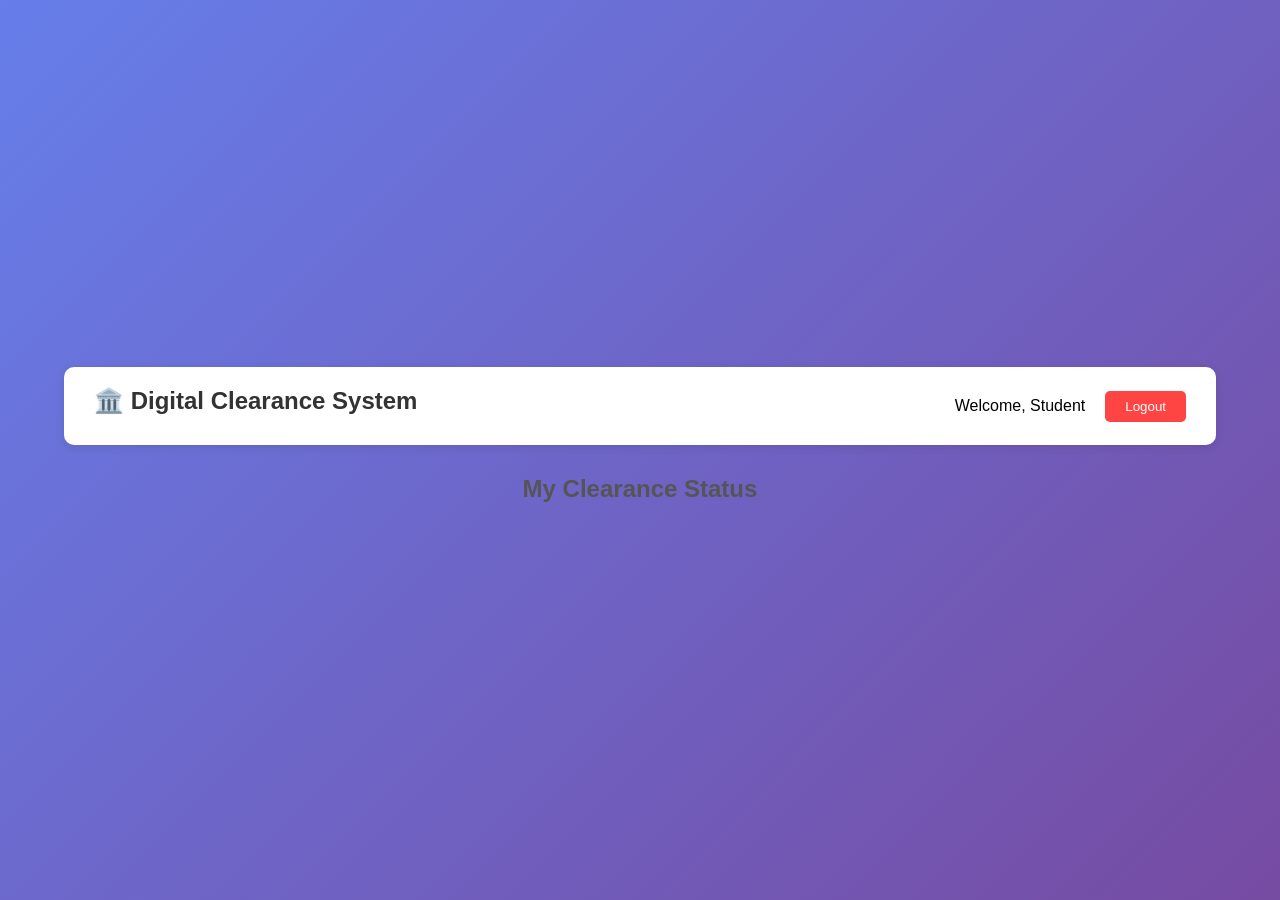
==== dashboard.html @ fa90a882 "Initial commit - Digital Clearance System" ====
<!DOCTYPE html>
<html lang="en">
<head>
    <meta charset="UTF-8">
    <meta name="viewport" content="width=device-width, initial-scale=1.0">
    <title>Dashboard - Digital Clearance</title>
    <link rel="stylesheet" href="css/style.css">
</head>
<body>
    <div class="dashboard-container">
        <div class="dashboard-header">
            <h1>🏛️ Digital Clearance System</h1>
            <div class="user-info">
                <span id="userName">Welcome, Student</span>
                <button onclick="logout()" class="logout-btn">Logout</button>
            </div>
        </div>
        
        <h2>My Clearance Status</h2>
        <div class="clearance-grid">
            <!-- Will be populated by JavaScript -->
        </div>
    </div>
    
    <script src="js/script.js"></script>
</body>
</html>
---- css/style.css ----
* {
    margin: 0;
    padding: 0;
    box-sizing: border-box;
}

body {
    font-family: 'Segoe UI', Tahoma, Geneva, Verdana, sans-serif;
    background: linear-gradient(135deg, #667eea 0%, #764ba2 100%);
    min-height: 100vh;
    display: flex;
    justify-content: center;
    align-items: center;
}

.container {
    background: white;
    padding: 40px;
    border-radius: 10px;
    box-shadow: 0 10px 40px rgba(0,0,0,0.2);
    width: 400px;
    max-width: 90%;
}

h1 {
    text-align: center;
    color: #333;
    margin-bottom: 10px;
    font-size: 24px;
}

h2 {
    text-align: center;
    color: #555;
    margin-bottom: 30px;
}

.input-group {
    margin-bottom: 20px;
}

label {
    display: block;
    margin-bottom: 5px;
    color: #555;
    font-weight: 600;
}

input {
    width: 100%;
    padding: 12px;
    border: 2px solid #ddd;
    border-radius: 5px;
    font-size: 16px;
    transition: border-color 0.3s;
}

input:focus {
    outline: none;
    border-color: #667eea;
}

.btn-primary {
    width: 100%;
    padding: 12px;
    background: linear-gradient(135deg, #667eea 0%, #764ba2 100%);
    color: white;
    border: none;
    border-radius: 5px;
    font-size: 16px;
    font-weight: 600;
    cursor: pointer;
    transition: transform 0.3s;
}

.btn-primary:hover {
    transform: scale(1.02);
}

.register-link, .login-link {
    text-align: center;
    margin-top: 20px;
}

a {
    color: #667eea;
    text-decoration: none;
    font-weight: 600;
}

a:hover {
    text-decoration: underline;
}

/* Dashboard Styles */
.dashboard-container {
    width: 90%;
    max-width: 1200px;
    margin: 20px auto;
}

.dashboard-header {
    background: white;
    padding: 20px 30px;
    border-radius: 10px;
    box-shadow: 0 2px 10px rgba(0,0,0,0.1);
    display: flex;
    justify-content: space-between;
    align-items: center;
    margin-bottom: 30px;
}

.user-info {
    display: flex;
    align-items: center;
    gap: 20px;
}

.logout-btn {
    padding: 8px 20px;
    background: #ff4444;
    color: white;
    border: none;
    border-radius: 5px;
    cursor: pointer;
}

.clearance-grid {
    display: grid;
    grid-template-columns: repeat(auto-fit, minmax(300px, 1fr));
    gap: 20px;
}

.clearance-card {
    background: white;
    padding: 25px;
    border-radius: 10px;
    box-shadow: 0 2px 10px rgba(0,0,0,0.1);
    border-left: 5px solid #667eea;
}

.clearance-card h3 {
    color: #333;
    margin-bottom: 15px;
}

.status {
    display: inline-block;
    padding: 5px 15px;
    border-radius: 20px;
    font-weight: 600;
    font-size: 14px;
}

.status-pending {
    background: #ffd700;
    color: #333;
}

.status-approved {
    background: #00c853;
    color: white;
}

.status-rejected {
    background: #ff1744;
    color: white;
}

.btn-action {
    padding: 8px 20px;
    border: none;
    border-radius: 5px;
    cursor: pointer;
    margin: 5px;
    font-weight: 600;
}

.btn-approve {
    background: #00c853;
    color: white;
}

.btn-reject {
    background: #ff1744;
    color: white;
}

.btn-pending {
    background: #ffd700;
    color: #333;
}

/* Alert Messages */
.alert {
    padding: 12px 20px;
    border-radius: 5px;
    margin-bottom: 20px;
}

.alert-success {
    background: #d4edda;
    color: #155724;
    border: 1px solid #c3e6cb;
}

.alert-error {
    background: #f8d7da;
    color: #721c24;
    border: 1px solid #f5c6cb;
}

@media (max-width: 768px) {
    .container {
        padding: 20px;
        width: 95%;
    }
    
    .dashboard-header {
        flex-direction: column;
        gap: 15px;
    }
}
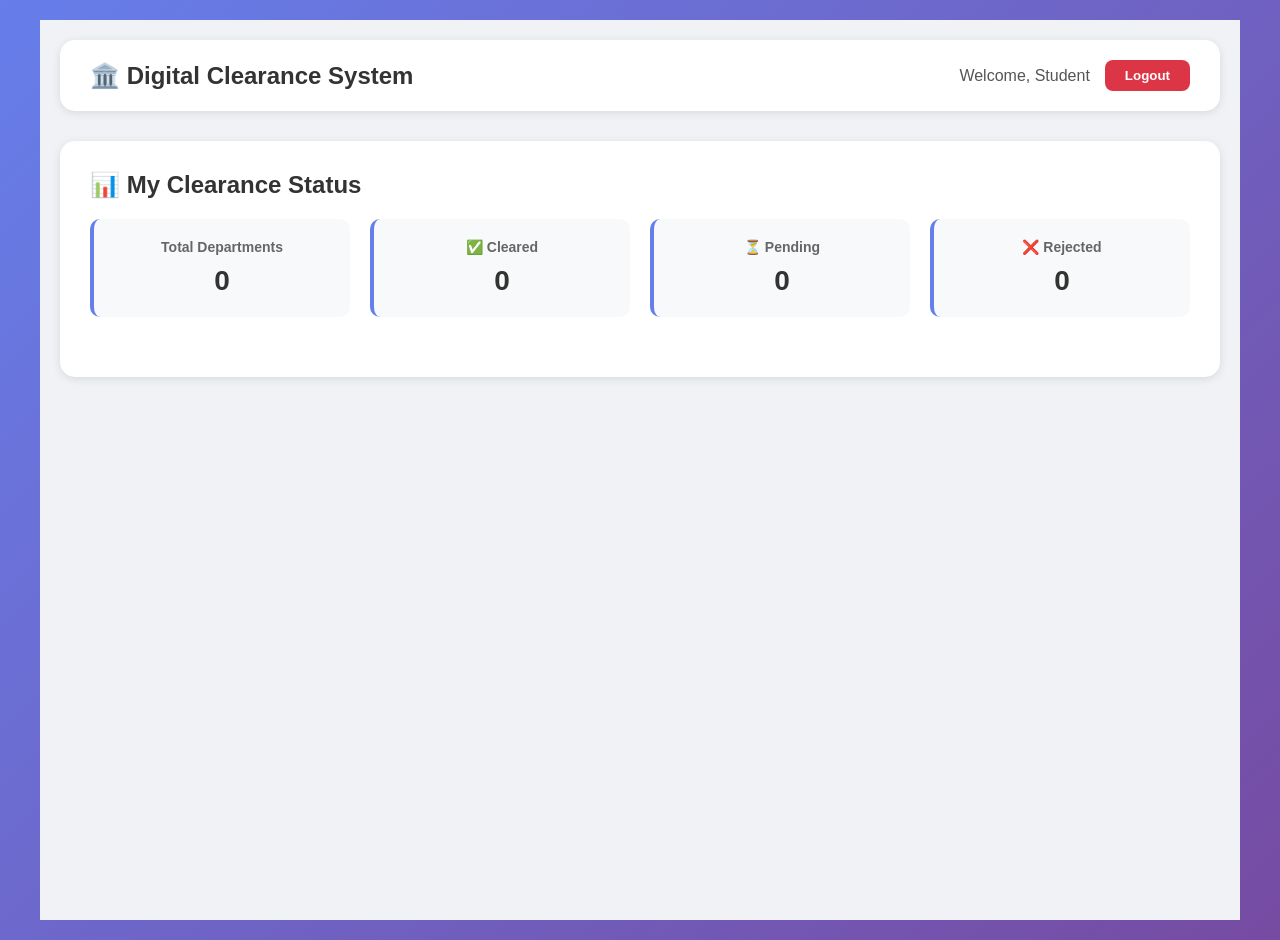
==== commit 74b791b3: "Update dashboard title and structure" ====
--- a/dashboard.html
+++ b/dashboard.html
@@ -3,25 +3,51 @@
 <head>
     <meta charset="UTF-8">
     <meta name="viewport" content="width=device-width, initial-scale=1.0">
-    <title>Dashboard - Digital Clearance</title>
+    <title>Student Dashboard - Digital Clearance</title>
     <link rel="stylesheet" href="css/style.css">
 </head>
 <body>
     <div class="dashboard-container">
+        <!-- Header -->
         <div class="dashboard-header">
             <h1>🏛️ Digital Clearance System</h1>
             <div class="user-info">
-                <span id="userName">Welcome, Student</span>
+                <span>Welcome, Student</span>
                 <button onclick="logout()" class="logout-btn">Logout</button>
             </div>
         </div>
         
-        <h2>My Clearance Status</h2>
-        <div class="clearance-grid">
-            <!-- Will be populated by JavaScript -->
+        <!-- Content -->
+        <div class="dashboard-content">
+            <h2>📊 My Clearance Status</h2>
+            
+            <!-- Statistics -->
+            <div class="clearance-stats">
+                <div class="stat-card stat-total">
+                    <h3>Total Departments</h3>
+                    <p id="totalDepts">0</p>
+                </div>
+                <div class="stat-card stat-cleared">
+                    <h3>✅ Cleared</h3>
+                    <p id="clearedDepts">0</p>
+                </div>
+                <div class="stat-card stat-pending">
+                    <h3>⏳ Pending</h3>
+                    <p id="pendingDepts">0</p>
+                </div>
+                <div class="stat-card stat-rejected">
+                    <h3>❌ Rejected</h3>
+                    <p id="rejectedDepts">0</p>
+                </div>
+            </div>
+            
+            <!-- Clearance Grid -->
+            <div class="clearance-grid">
+                <!-- Populated by JavaScript -->
+            </div>
         </div>
     </div>
     
     <script src="js/script.js"></script>
 </body>
-</html>+</html>
--- a/css/style.css
+++ b/css/style.css
@@ -1,3 +1,8 @@
+/* ============================================
+   DIGITAL CLEARANCE SYSTEM - STYLES
+   ============================================ */
+
+/* Reset and Base Styles */
 * {
     margin: 0;
     padding: 0;
@@ -11,191 +16,440 @@
     display: flex;
     justify-content: center;
     align-items: center;
-}
-
+    padding: 20px;
+}
+
+/* Container Styles */
 .container {
     background: white;
+    border-radius: 20px;
+    box-shadow: 0 20px 60px rgba(0, 0, 0, 0.3);
     padding: 40px;
-    border-radius: 10px;
-    box-shadow: 0 10px 40px rgba(0,0,0,0.2);
-    width: 400px;
-    max-width: 90%;
-}
-
-h1 {
+    width: 100%;
+    max-width: 450px;
+    animation: fadeIn 0.5s ease-in;
+}
+
+@keyframes fadeIn {
+    from {
+        opacity: 0;
+        transform: translateY(-20px);
+    }
+    to {
+        opacity: 1;
+        transform: translateY(0);
+    }
+}
+
+/* Header Styles */
+.container h1 {
     text-align: center;
     color: #333;
+    font-size: 28px;
     margin-bottom: 10px;
-    font-size: 24px;
-}
-
-h2 {
+}
+
+.container h2 {
     text-align: center;
     color: #555;
-    margin-bottom: 30px;
-}
-
+    font-size: 22px;
+    margin-bottom: 25px;
+    font-weight: normal;
+}
+
+/* Form Styles */
 .input-group {
     margin-bottom: 20px;
 }
 
-label {
+.input-group label {
     display: block;
+    color: #555;
+    font-weight: 600;
     margin-bottom: 5px;
-    color: #555;
-    font-weight: 600;
-}
-
-input {
+    font-size: 14px;
+}
+
+.input-group input,
+.input-group select {
     width: 100%;
-    padding: 12px;
-    border: 2px solid #ddd;
-    border-radius: 5px;
-    font-size: 16px;
-    transition: border-color 0.3s;
-}
-
-input:focus {
+    padding: 12px 15px;
+    border: 2px solid #e0e0e0;
+    border-radius: 10px;
+    font-size: 14px;
+    transition: border-color 0.3s ease;
+    background: #f8f9fa;
+}
+
+.input-group input:focus,
+.input-group select:focus {
     outline: none;
     border-color: #667eea;
-}
-
+    background: white;
+}
+
+/* Button Styles */
 .btn-primary {
     width: 100%;
-    padding: 12px;
+    padding: 14px;
     background: linear-gradient(135deg, #667eea 0%, #764ba2 100%);
     color: white;
     border: none;
-    border-radius: 5px;
+    border-radius: 10px;
     font-size: 16px;
     font-weight: 600;
     cursor: pointer;
-    transition: transform 0.3s;
+    transition: transform 0.2s, box-shadow 0.2s;
 }
 
 .btn-primary:hover {
-    transform: scale(1.02);
-}
-
-.register-link, .login-link {
+    transform: translateY(-2px);
+    box-shadow: 0 5px 20px rgba(102, 126, 234, 0.4);
+}
+
+.btn-primary:active {
+    transform: translateY(0);
+}
+
+.btn-primary:disabled {
+    opacity: 0.7;
+    cursor: not-allowed;
+    transform: none;
+}
+
+/* Link Styles */
+.register-link,
+.login-link {
     text-align: center;
     margin-top: 20px;
-}
-
-a {
+    color: #666;
+}
+
+.register-link a,
+.login-link a {
     color: #667eea;
     text-decoration: none;
     font-weight: 600;
 }
 
-a:hover {
+.register-link a:hover,
+.login-link a:hover {
     text-decoration: underline;
 }
 
-/* Dashboard Styles */
+/* Register Box */
+.register-box {
+    display: none;
+}
+
+/* ============================================
+   DASHBOARD STYLES
+   ============================================ */
+
 .dashboard-container {
-    width: 90%;
+    background: #f0f2f5;
+    min-height: 100vh;
+    padding: 20px;
+    width: 100%;
     max-width: 1200px;
-    margin: 20px auto;
+    margin: 0 auto;
 }
 
 .dashboard-header {
     background: white;
     padding: 20px 30px;
-    border-radius: 10px;
-    box-shadow: 0 2px 10px rgba(0,0,0,0.1);
+    border-radius: 15px;
+    box-shadow: 0 2px 10px rgba(0, 0, 0, 0.1);
     display: flex;
     justify-content: space-between;
     align-items: center;
     margin-bottom: 30px;
+    flex-wrap: wrap;
+    gap: 15px;
+}
+
+.dashboard-header h1 {
+    color: #333;
+    font-size: 24px;
 }
 
 .user-info {
     display: flex;
     align-items: center;
-    gap: 20px;
+    gap: 15px;
+}
+
+.user-info span {
+    color: #555;
+    font-weight: 500;
 }
 
 .logout-btn {
-    padding: 8px 20px;
-    background: #ff4444;
+    background: #dc3545;
     color: white;
     border: none;
-    border-radius: 5px;
+    padding: 8px 20px;
+    border-radius: 8px;
     cursor: pointer;
-}
-
+    font-weight: 600;
+    transition: background 0.3s;
+}
+
+.logout-btn:hover {
+    background: #c82333;
+}
+
+/* Dashboard Content */
+.dashboard-content {
+    background: white;
+    padding: 30px;
+    border-radius: 15px;
+    box-shadow: 0 2px 10px rgba(0, 0, 0, 0.1);
+}
+
+.dashboard-content h2 {
+    color: #333;
+    margin-bottom: 20px;
+}
+
+/* Clearance Stats */
+.clearance-stats {
+    display: grid;
+    grid-template-columns: repeat(auto-fit, minmax(150px, 1fr));
+    gap: 20px;
+    margin-bottom: 30px;
+}
+
+.stat-card {
+    background: #f8f9fa;
+    padding: 20px;
+    border-radius: 10px;
+    text-align: center;
+    border-left: 4px solid #667eea;
+    transition: transform 0.3s;
+}
+
+.stat-card:hover {
+    transform: translateY(-5px);
+}
+
+.stat-card h3 {
+    color: #666;
+    font-size: 14px;
+    margin-bottom: 10px;
+}
+
+.stat-card p {
+    font-size: 28px;
+    font-weight: bold;
+    color: #333;
+    margin: 0;
+}
+
+.stat-card .stat-total {
+    border-left-color: #667eea;
+}
+
+.stat-card .stat-cleared {
+    border-left-color: #28a745;
+}
+
+.stat-card .stat-pending {
+    border-left-color: #ffc107;
+}
+
+.stat-card .stat-rejected {
+    border-left-color: #dc3545;
+}
+
+/* Clearance Grid */
 .clearance-grid {
     display: grid;
-    grid-template-columns: repeat(auto-fit, minmax(300px, 1fr));
+    grid-template-columns: repeat(auto-fill, minmax(280px, 1fr));
     gap: 20px;
 }
 
 .clearance-card {
-    background: white;
-    padding: 25px;
-    border-radius: 10px;
-    box-shadow: 0 2px 10px rgba(0,0,0,0.1);
-    border-left: 5px solid #667eea;
+    background: #f8f9fa;
+    padding: 20px;
+    border-radius: 12px;
+    border-left: 4px solid #ffc107;
+    transition: transform 0.3s, box-shadow 0.3s;
+}
+
+.clearance-card:hover {
+    transform: translateY(-5px);
+    box-shadow: 0 5px 20px rgba(0, 0, 0, 0.1);
 }
 
 .clearance-card h3 {
     color: #333;
-    margin-bottom: 15px;
-}
-
-.status {
+    font-size: 16px;
+    margin-bottom: 10px;
+}
+
+.clearance-card p {
+    color: #666;
+    margin: 5px 0;
+    font-size: 14px;
+}
+
+.clearance-card .status {
+    font-weight: 700;
+    padding: 3px 10px;
+    border-radius: 5px;
     display: inline-block;
-    padding: 5px 15px;
+}
+
+.clearance-card .status-approved {
+    color: #28a745;
+    background: #d4edda;
+}
+
+.clearance-card .status-pending {
+    color: #856404;
+    background: #fff3cd;
+}
+
+.clearance-card .status-rejected {
+    color: #721c24;
+    background: #f8d7da;
+}
+
+.clearance-card .status-cancelled {
+    color: #383d41;
+    background: #e2e3e5;
+}
+
+/* Clearance Actions */
+.clearance-actions {
+    margin-top: 15px;
+    display: flex;
+    gap: 10px;
+    flex-wrap: wrap;
+}
+
+.btn-approve,
+.btn-reject,
+.btn-pending {
+    padding: 6px 15px;
+    border: none;
+    border-radius: 6px;
+    cursor: pointer;
+    font-weight: 600;
+    font-size: 12px;
+    transition: opacity 0.3s;
+}
+
+.btn-approve {
+    background: #28a745;
+    color: white;
+}
+
+.btn-approve:hover {
+    background: #218838;
+}
+
+.btn-reject {
+    background: #dc3545;
+    color: white;
+}
+
+.btn-reject:hover {
+    background: #c82333;
+}
+
+.btn-pending {
+    background: #ffc107;
+    color: #333;
+}
+
+.btn-pending:hover {
+    background: #e0a800;
+}
+
+/* Admin Table */
+.admin-table-container {
+    overflow-x: auto;
+    margin-top: 20px;
+}
+
+.admin-table {
+    width: 100%;
+    border-collapse: collapse;
+    font-size: 14px;
+}
+
+.admin-table th {
+    background: #667eea;
+    color: white;
+    padding: 12px 15px;
+    text-align: left;
+    font-weight: 600;
+}
+
+.admin-table td {
+    padding: 12px 15px;
+    border-bottom: 1px solid #e0e0e0;
+}
+
+.admin-table tr:hover {
+    background: #f8f9fa;
+}
+
+.admin-table .status-badge {
+    padding: 4px 12px;
     border-radius: 20px;
     font-weight: 600;
-    font-size: 14px;
-}
-
-.status-pending {
-    background: #ffd700;
-    color: #333;
-}
-
-.status-approved {
-    background: #00c853;
-    color: white;
-}
-
-.status-rejected {
-    background: #ff1744;
-    color: white;
-}
-
-.btn-action {
-    padding: 8px 20px;
-    border: none;
-    border-radius: 5px;
-    cursor: pointer;
-    margin: 5px;
-    font-weight: 600;
-}
-
-.btn-approve {
-    background: #00c853;
-    color: white;
-}
-
-.btn-reject {
-    background: #ff1744;
-    color: white;
-}
-
-.btn-pending {
-    background: #ffd700;
-    color: #333;
+    font-size: 12px;
+    display: inline-block;
+}
+
+.admin-table .status-badge.approved {
+    background: #d4edda;
+    color: #28a745;
+}
+
+.admin-table .status-badge.pending {
+    background: #fff3cd;
+    color: #856404;
+}
+
+.admin-table .status-badge.rejected {
+    background: #f8d7da;
+    color: #721c24;
+}
+
+/* Role Badge */
+.role-badge {
+    padding: 3px 10px;
+    border-radius: 20px;
+    font-size: 12px;
+    font-weight: 600;
+    display: inline-block;
+}
+
+.role-badge.admin {
+    background: #cce5ff;
+    color: #004085;
+}
+
+.role-badge.hod {
+    background: #d4edda;
+    color: #155724;
+}
+
+.role-badge.student {
+    background: #fff3cd;
+    color: #856404;
 }
 
 /* Alert Messages */
 .alert {
-    padding: 12px 20px;
-    border-radius: 5px;
+    padding: 15px 20px;
+    border-radius: 10px;
     margin-bottom: 20px;
+    font-weight: 500;
 }
 
 .alert-success {
@@ -204,20 +458,67 @@
     border: 1px solid #c3e6cb;
 }
 
-.alert-error {
+.alert-danger {
     background: #f8d7da;
     color: #721c24;
     border: 1px solid #f5c6cb;
 }
 
+.alert-warning {
+    background: #fff3cd;
+    color: #856404;
+    border: 1px solid #ffc107;
+}
+
+/* Responsive */
 @media (max-width: 768px) {
     .container {
         padding: 20px;
-        width: 95%;
-    }
-    
+    }
+
     .dashboard-header {
         flex-direction: column;
-        gap: 15px;
-    }
-}+        text-align: center;
+    }
+
+    .user-info {
+        flex-direction: column;
+        width: 100%;
+    }
+
+    .user-info span {
+        width: 100%;
+        text-align: center;
+    }
+
+    .logout-btn {
+        width: 100%;
+    }
+
+    .clearance-stats {
+        grid-template-columns: repeat(2, 1fr);
+    }
+
+    .clearance-grid {
+        grid-template-columns: 1fr;
+    }
+
+    .admin-table {
+        font-size: 12px;
+    }
+
+    .admin-table th,
+    .admin-table td {
+        padding: 8px 10px;
+    }
+}
+
+@media (max-width: 480px) {
+    .clearance-stats {
+        grid-template-columns: 1fr;
+    }
+
+    .container h1 {
+        font-size: 22px;
+    }
+}
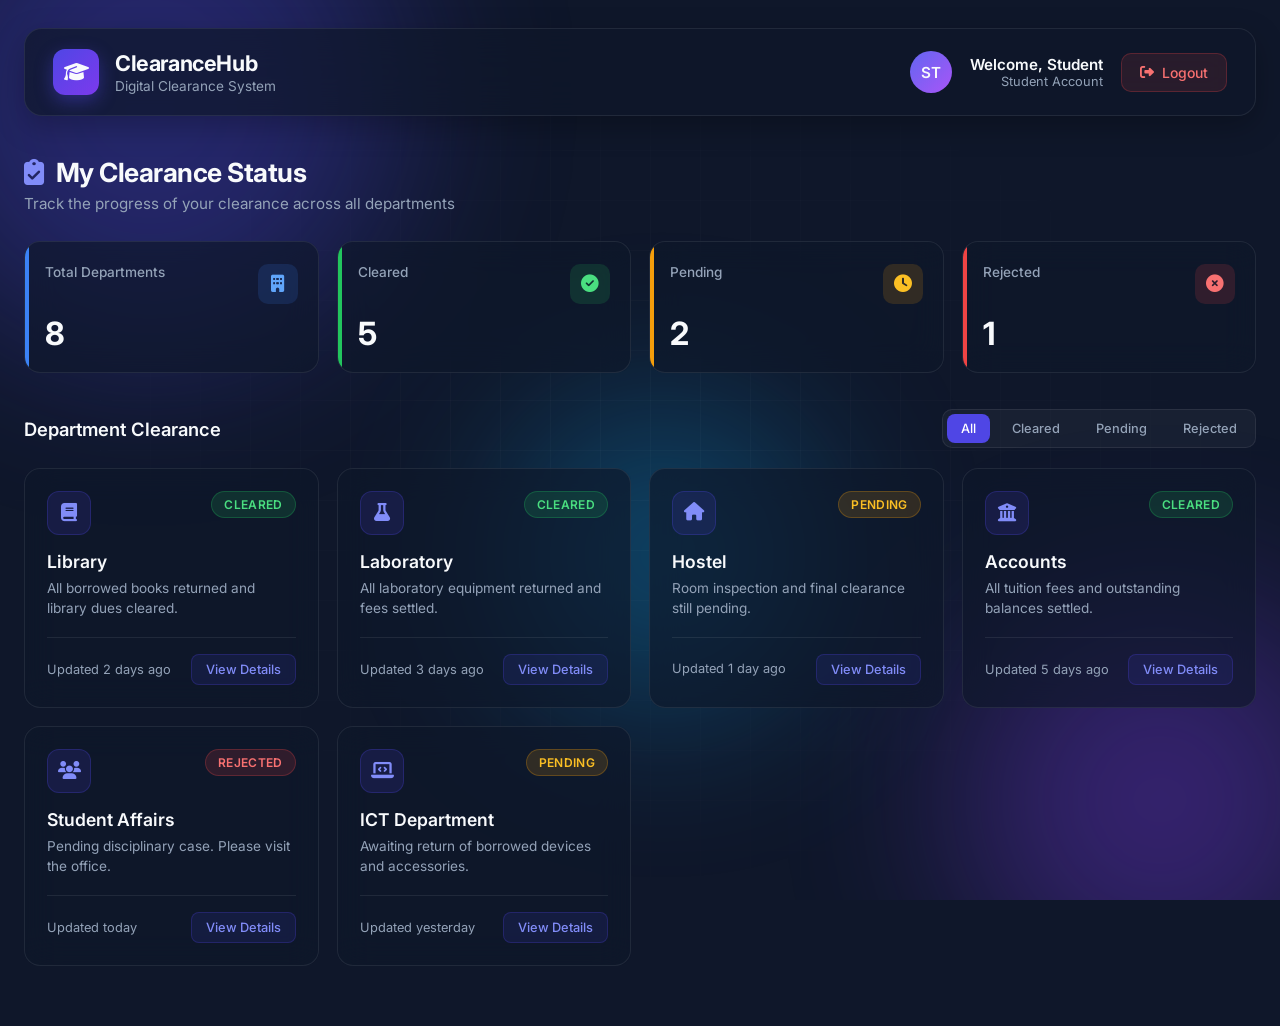
==== commit d5c9237b: "Revise dashboard title and improve layout styles Updated the title and added new styles for the dash" ====
--- a/dashboard.html
+++ b/dashboard.html
@@ -3,51 +3,695 @@
 <head>
     <meta charset="UTF-8">
     <meta name="viewport" content="width=device-width, initial-scale=1.0">
-    <title>Student Dashboard - Digital Clearance</title>
-    <link rel="stylesheet" href="css/style.css">
+    <title>Student Dashboard - ClearanceHub</title>
+    <link href="https://fonts.googleapis.com/css2?family=Inter:wght@300;400;500;600;700;800&display=swap" rel="stylesheet">
+    <link rel="stylesheet" href="https://cdnjs.cloudflare.com/ajax/libs/font-awesome/6.4.0/css/all.min.css">
+    <style>
+        :root {
+            --primary: #4f46e5;
+            --primary-dark: #4338ca;
+            --primary-light: #818cf8;
+            --bg-dark: #0f172a;
+            --bg-card: rgba(255, 255, 255, 0.04);
+            --text-main: #f8fafc;
+            --text-muted: #94a3b8;
+            --border: rgba(255, 255, 255, 0.08);
+            --success: #22c55e;
+            --warning: #f59e0b;
+            --danger: #ef4444;
+            --info: #3b82f6;
+        }
+
+        * {
+            margin: 0;
+            padding: 0;
+            box-sizing: border-box;
+        }
+
+        body {
+            font-family: 'Inter', sans-serif;
+            background: var(--bg-dark);
+            color: var(--text-main);
+            min-height: 100vh;
+            overflow-x: hidden;
+        }
+
+        /* Background */
+        .bg-animation {
+            position: fixed;
+            inset: 0;
+            z-index: 0;
+            overflow: hidden;
+            pointer-events: none;
+        }
+
+        .orb {
+            position: absolute;
+            border-radius: 50%;
+            filter: blur(90px);
+            opacity: 0.35;
+            animation: float 20s infinite ease-in-out;
+        }
+
+        .orb-1 {
+            width: 500px;
+            height: 500px;
+            background: #4f46e5;
+            top: -150px;
+            left: -100px;
+        }
+
+        .orb-2 {
+            width: 400px;
+            height: 400px;
+            background: #7c3aed;
+            bottom: -100px;
+            right: -80px;
+            animation-delay: -7s;
+        }
+
+        .orb-3 {
+            width: 300px;
+            height: 300px;
+            background: #0ea5e9;
+            top: 45%;
+            left: 40%;
+            animation-delay: -14s;
+        }
+
+        @keyframes float {
+            0%, 100% { transform: translate(0, 0) scale(1); }
+            33% { transform: translate(25px, -30px) scale(1.05); }
+            66% { transform: translate(-20px, 15px) scale(0.95); }
+        }
+
+        .grid-pattern {
+            position: absolute;
+            inset: 0;
+            background-image: 
+                linear-gradient(rgba(255,255,255,0.025) 1px, transparent 1px),
+                linear-gradient(90deg, rgba(255,255,255,0.025) 1px, transparent 1px);
+            background-size: 50px 50px;
+            mask-image: radial-gradient(ellipse at center, black 10%, transparent 75%);
+        }
+
+        /* Layout */
+        .dashboard-container {
+            position: relative;
+            z-index: 1;
+            max-width: 1280px;
+            margin: 0 auto;
+            padding: 28px 24px 60px;
+        }
+
+        /* Header */
+        .dashboard-header {
+            display: flex;
+            justify-content: space-between;
+            align-items: center;
+            margin-bottom: 40px;
+            padding: 20px 28px;
+            background: rgba(15, 23, 42, 0.7);
+            backdrop-filter: blur(20px);
+            border: 1px solid var(--border);
+            border-radius: 18px;
+            box-shadow: 0 10px 30px rgba(0, 0, 0, 0.25);
+        }
+
+        .header-left {
+            display: flex;
+            align-items: center;
+            gap: 16px;
+        }
+
+        .logo-icon {
+            width: 46px;
+            height: 46px;
+            background: linear-gradient(135deg, var(--primary), #7c3aed);
+            border-radius: 12px;
+            display: flex;
+            align-items: center;
+            justify-content: center;
+            font-size: 1.25rem;
+            box-shadow: 0 6px 18px rgba(79, 70, 229, 0.4);
+        }
+
+        .header-titles h1 {
+            font-size: 1.35rem;
+            font-weight: 700;
+            letter-spacing: -0.4px;
+        }
+
+        .header-titles p {
+            font-size: 0.85rem;
+            color: var(--text-muted);
+            margin-top: 2px;
+        }
+
+        .user-info {
+            display: flex;
+            align-items: center;
+            gap: 18px;
+        }
+
+        .user-avatar {
+            width: 42px;
+            height: 42px;
+            background: linear-gradient(135deg, #6366f1, #a855f7);
+            border-radius: 50%;
+            display: flex;
+            align-items: center;
+            justify-content: center;
+            font-weight: 600;
+            font-size: 0.95rem;
+        }
+
+        .user-details {
+            text-align: right;
+        }
+
+        .user-details .name {
+            font-weight: 600;
+            font-size: 0.95rem;
+        }
+
+        .user-details .role {
+            font-size: 0.8rem;
+            color: var(--text-muted);
+        }
+
+        .logout-btn {
+            background: rgba(239, 68, 68, 0.12);
+            border: 1px solid rgba(239, 68, 68, 0.25);
+            color: #f87171;
+            padding: 10px 18px;
+            border-radius: 10px;
+            font-size: 0.875rem;
+            font-weight: 500;
+            font-family: inherit;
+            cursor: pointer;
+            display: flex;
+            align-items: center;
+            gap: 8px;
+            transition: all 0.25s ease;
+        }
+
+        .logout-btn:hover {
+            background: rgba(239, 68, 68, 0.22);
+            border-color: rgba(239, 68, 68, 0.4);
+        }
+
+        /* Page Title */
+        .page-title {
+            margin-bottom: 28px;
+        }
+
+        .page-title h2 {
+            font-size: 1.65rem;
+            font-weight: 700;
+            letter-spacing: -0.5px;
+            display: flex;
+            align-items: center;
+            gap: 12px;
+        }
+
+        .page-title h2 i {
+            color: var(--primary-light);
+        }
+
+        .page-title p {
+            color: var(--text-muted);
+            margin-top: 6px;
+            font-size: 0.95rem;
+        }
+
+        /* Stats Cards */
+        .clearance-stats {
+            display: grid;
+            grid-template-columns: repeat(4, 1fr);
+            gap: 18px;
+            margin-bottom: 36px;
+        }
+
+        .stat-card {
+            background: rgba(15, 23, 42, 0.65);
+            backdrop-filter: blur(16px);
+            border: 1px solid var(--border);
+            border-radius: 16px;
+            padding: 22px 20px;
+            position: relative;
+            overflow: hidden;
+            transition: all 0.3s ease;
+        }
+
+        .stat-card:hover {
+            transform: translateY(-4px);
+            border-color: rgba(255, 255, 255, 0.12);
+            box-shadow: 0 12px 30px rgba(0, 0, 0, 0.3);
+        }
+
+        .stat-card::before {
+            content: '';
+            position: absolute;
+            top: 0;
+            left: 0;
+            width: 4px;
+            height: 100%;
+        }
+
+        .stat-total::before { background: var(--info); }
+        .stat-cleared::before { background: var(--success); }
+        .stat-pending::before { background: var(--warning); }
+        .stat-rejected::before { background: var(--danger); }
+
+        .stat-header {
+            display: flex;
+            justify-content: space-between;
+            align-items: flex-start;
+            margin-bottom: 14px;
+        }
+
+        .stat-icon {
+            width: 40px;
+            height: 40px;
+            border-radius: 10px;
+            display: flex;
+            align-items: center;
+            justify-content: center;
+            font-size: 1.1rem;
+        }
+
+        .stat-total .stat-icon {
+            background: rgba(59, 130, 246, 0.15);
+            color: #60a5fa;
+        }
+        .stat-cleared .stat-icon {
+            background: rgba(34, 197, 94, 0.15);
+            color: #4ade80;
+        }
+        .stat-pending .stat-icon {
+            background: rgba(245, 158, 11, 0.15);
+            color: #fbbf24;
+        }
+        .stat-rejected .stat-icon {
+            background: rgba(239, 68, 68, 0.15);
+            color: #f87171;
+        }
+
+        .stat-card h3 {
+            font-size: 0.85rem;
+            font-weight: 500;
+            color: var(--text-muted);
+        }
+
+        .stat-card p {
+            font-size: 2rem;
+            font-weight: 700;
+            letter-spacing: -1px;
+            line-height: 1;
+        }
+
+        /* Clearance Grid */
+        .section-header {
+            display: flex;
+            justify-content: space-between;
+            align-items: center;
+            margin-bottom: 20px;
+        }
+
+        .section-header h3 {
+            font-size: 1.15rem;
+            font-weight: 600;
+        }
+
+        .filter-tabs {
+            display: flex;
+            gap: 8px;
+            background: rgba(255, 255, 255, 0.04);
+            padding: 4px;
+            border-radius: 10px;
+            border: 1px solid var(--border);
+        }
+
+        .filter-tab {
+            padding: 7px 14px;
+            border-radius: 8px;
+            font-size: 0.8rem;
+            font-weight: 500;
+            color: var(--text-muted);
+            background: transparent;
+            border: none;
+            cursor: pointer;
+            font-family: inherit;
+            transition: all 0.2s ease;
+        }
+
+        .filter-tab.active {
+            background: var(--primary);
+            color: white;
+        }
+
+        .clearance-grid {
+            display: grid;
+            grid-template-columns: repeat(auto-fill, minmax(280px, 1fr));
+            gap: 18px;
+        }
+
+        .clearance-card {
+            background: rgba(15, 23, 42, 0.65);
+            backdrop-filter: blur(16px);
+            border: 1px solid var(--border);
+            border-radius: 16px;
+            padding: 22px;
+            transition: all 0.3s ease;
+            position: relative;
+        }
+
+        .clearance-card:hover {
+            transform: translateY(-3px);
+            border-color: rgba(255, 255, 255, 0.12);
+            box-shadow: 0 12px 28px rgba(0, 0, 0, 0.25);
+        }
+
+        .card-top {
+            display: flex;
+            justify-content: space-between;
+            align-items: flex-start;
+            margin-bottom: 16px;
+        }
+
+        .dept-icon {
+            width: 44px;
+            height: 44px;
+            background: rgba(79, 70, 229, 0.15);
+            border: 1px solid rgba(79, 70, 229, 0.25);
+            border-radius: 12px;
+            display: flex;
+            align-items: center;
+            justify-content: center;
+            color: var(--primary-light);
+            font-size: 1.15rem;
+        }
+
+        .status-badge {
+            font-size: 0.75rem;
+            font-weight: 600;
+            padding: 5px 12px;
+            border-radius: 20px;
+            text-transform: uppercase;
+            letter-spacing: 0.3px;
+        }
+
+        .status-cleared {
+            background: rgba(34, 197, 94, 0.15);
+            color: #4ade80;
+            border: 1px solid rgba(34, 197, 94, 0.25);
+        }
+
+        .status-pending {
+            background: rgba(245, 158, 11, 0.15);
+            color: #fbbf24;
+            border: 1px solid rgba(245, 158, 11, 0.25);
+        }
+
+        .status-rejected {
+            background: rgba(239, 68, 68, 0.15);
+            color: #f87171;
+            border: 1px solid rgba(239, 68, 68, 0.25);
+        }
+
+        .dept-name {
+            font-size: 1.1rem;
+            font-weight: 600;
+            margin-bottom: 6px;
+        }
+
+        .dept-desc {
+            font-size: 0.85rem;
+            color: var(--text-muted);
+            line-height: 1.5;
+            margin-bottom: 18px;
+        }
+
+        .card-footer {
+            display: flex;
+            justify-content: space-between;
+            align-items: center;
+            padding-top: 16px;
+            border-top: 1px solid var(--border);
+        }
+
+        .last-updated {
+            font-size: 0.8rem;
+            color: var(--text-muted);
+        }
+
+        .action-btn {
+            background: rgba(79, 70, 229, 0.12);
+            border: 1px solid rgba(79, 70, 229, 0.25);
+            color: var(--primary-light);
+            padding: 7px 14px;
+            border-radius: 8px;
+            font-size: 0.8rem;
+            font-weight: 500;
+            font-family: inherit;
+            cursor: pointer;
+            transition: all 0.2s ease;
+        }
+
+        .action-btn:hover {
+            background: rgba(79, 70, 229, 0.25);
+        }
+
+        /* Empty State */
+        .empty-state {
+            grid-column: 1 / -1;
+            text-align: center;
+            padding: 60px 20px;
+            color: var(--text-muted);
+        }
+
+        .empty-state i {
+            font-size: 3rem;
+            margin-bottom: 16px;
+            opacity: 0.4;
+        }
+
+        /* Responsive */
+        @media (max-width: 900px) {
+            .clearance-stats {
+                grid-template-columns: repeat(2, 1fr);
+            }
+        }
+
+        @media (max-width: 640px) {
+            .dashboard-header {
+                flex-direction: column;
+                gap: 16px;
+                align-items: flex-start;
+            }
+
+            .user-info {
+                width: 100%;
+                justify-content: space-between;
+            }
+
+            .clearance-stats {
+                grid-template-columns: 1fr 1fr;
+            }
+
+            .section-header {
+                flex-direction: column;
+                align-items: flex-start;
+                gap: 14px;
+            }
+        }
+    </style>
 </head>
 <body>
+    <div class="bg-animation">
+        <div class="orb orb-1"></div>
+        <div class="orb orb-2"></div>
+        <div class="orb orb-3"></div>
+        <div class="grid-pattern"></div>
+    </div>
+
     <div class="dashboard-container">
         <!-- Header -->
-        <div class="dashboard-header">
-            <h1>🏛️ Digital Clearance System</h1>
+        <header class="dashboard-header">
+            <div class="header-left">
+                <div class="logo-icon">
+                    <i class="fas fa-graduation-cap"></i>
+                </div>
+                <div class="header-titles">
+                    <h1>ClearanceHub</h1>
+                    <p>Digital Clearance System</p>
+                </div>
+            </div>
+
             <div class="user-info">
-                <span>Welcome, Student</span>
-                <button onclick="logout()" class="logout-btn">Logout</button>
-            </div>
+                <div class="user-avatar">ST</div>
+                <div class="user-details">
+                    <div class="name">Welcome, Student</div>
+                    <div class="role">Student Account</div>
+                </div>
+                <button onclick="logout()" class="logout-btn">
+                    <i class="fas fa-sign-out-alt"></i>
+                    Logout
+                </button>
+            </div>
+        </header>
+
+        <!-- Page Title -->
+        <div class="page-title">
+            <h2><i class="fas fa-clipboard-check"></i> My Clearance Status</h2>
+            <p>Track the progress of your clearance across all departments</p>
         </div>
-        
-        <!-- Content -->
-        <div class="dashboard-content">
-            <h2>📊 My Clearance Status</h2>
-            
-            <!-- Statistics -->
-            <div class="clearance-stats">
-                <div class="stat-card stat-total">
+
+        <!-- Statistics -->
+        <div class="clearance-stats">
+            <div class="stat-card stat-total">
+                <div class="stat-header">
                     <h3>Total Departments</h3>
-                    <p id="totalDepts">0</p>
-                </div>
-                <div class="stat-card stat-cleared">
-                    <h3>✅ Cleared</h3>
-                    <p id="clearedDepts">0</p>
-                </div>
-                <div class="stat-card stat-pending">
-                    <h3>⏳ Pending</h3>
-                    <p id="pendingDepts">0</p>
-                </div>
-                <div class="stat-card stat-rejected">
-                    <h3>❌ Rejected</h3>
-                    <p id="rejectedDepts">0</p>
-                </div>
-            </div>
-            
-            <!-- Clearance Grid -->
-            <div class="clearance-grid">
-                <!-- Populated by JavaScript -->
+                    <div class="stat-icon"><i class="fas fa-building"></i></div>
+                </div>
+                <p id="totalDepts">8</p>
+            </div>
+
+            <div class="stat-card stat-cleared">
+                <div class="stat-header">
+                    <h3>Cleared</h3>
+                    <div class="stat-icon"><i class="fas fa-check-circle"></i></div>
+                </div>
+                <p id="clearedDepts">5</p>
+            </div>
+
+            <div class="stat-card stat-pending">
+                <div class="stat-header">
+                    <h3>Pending</h3>
+                    <div class="stat-icon"><i class="fas fa-clock"></i></div>
+                </div>
+                <p id="pendingDepts">2</p>
+            </div>
+
+            <div class="stat-card stat-rejected">
+                <div class="stat-header">
+                    <h3>Rejected</h3>
+                    <div class="stat-icon"><i class="fas fa-times-circle"></i></div>
+                </div>
+                <p id="rejectedDepts">1</p>
+            </div>
+        </div>
+
+        <!-- Section Header -->
+        <div class="section-header">
+            <h3>Department Clearance</h3>
+            <div class="filter-tabs">
+                <button class="filter-tab active">All</button>
+                <button class="filter-tab">Cleared</button>
+                <button class="filter-tab">Pending</button>
+                <button class="filter-tab">Rejected</button>
+            </div>
+        </div>
+
+        <!-- Clearance Grid -->
+        <div class="clearance-grid" id="clearanceGrid">
+            <!-- Example cards (these would normally be generated by JS) -->
+            <div class="clearance-card">
+                <div class="card-top">
+                    <div class="dept-icon"><i class="fas fa-book"></i></div>
+                    <span class="status-badge status-cleared">Cleared</span>
+                </div>
+                <div class="dept-name">Library</div>
+                <div class="dept-desc">All borrowed books returned and library dues cleared.</div>
+                <div class="card-footer">
+                    <span class="last-updated">Updated 2 days ago</span>
+                    <button class="action-btn">View Details</button>
+                </div>
+            </div>
+
+            <div class="clearance-card">
+                <div class="card-top">
+                    <div class="dept-icon"><i class="fas fa-flask"></i></div>
+                    <span class="status-badge status-cleared">Cleared</span>
+                </div>
+                <div class="dept-name">Laboratory</div>
+                <div class="dept-desc">All laboratory equipment returned and fees settled.</div>
+                <div class="card-footer">
+                    <span class="last-updated">Updated 3 days ago</span>
+                    <button class="action-btn">View Details</button>
+                </div>
+            </div>
+
+            <div class="clearance-card">
+                <div class="card-top">
+                    <div class="dept-icon"><i class="fas fa-home"></i></div>
+                    <span class="status-badge status-pending">Pending</span>
+                </div>
+                <div class="dept-name">Hostel</div>
+                <div class="dept-desc">Room inspection and final clearance still pending.</div>
+                <div class="card-footer">
+                    <span class="last-updated">Updated 1 day ago</span>
+                    <button class="action-btn">View Details</button>
+                </div>
+            </div>
+
+            <div class="clearance-card">
+                <div class="card-top">
+                    <div class="dept-icon"><i class="fas fa-university"></i></div>
+                    <span class="status-badge status-cleared">Cleared</span>
+                </div>
+                <div class="dept-name">Accounts</div>
+                <div class="dept-desc">All tuition fees and outstanding balances settled.</div>
+                <div class="card-footer">
+                    <span class="last-updated">Updated 5 days ago</span>
+                    <button class="action-btn">View Details</button>
+                </div>
+            </div>
+
+            <div class="clearance-card">
+                <div class="card-top">
+                    <div class="dept-icon"><i class="fas fa-users"></i></div>
+                    <span class="status-badge status-rejected">Rejected</span>
+                </div>
+                <div class="dept-name">Student Affairs</div>
+                <div class="dept-desc">Pending disciplinary case. Please visit the office.</div>
+                <div class="card-footer">
+                    <span class="last-updated">Updated today</span>
+                    <button class="action-btn">View Details</button>
+                </div>
+            </div>
+
+            <div class="clearance-card">
+                <div class="card-top">
+                    <div class="dept-icon"><i class="fas fa-laptop-code"></i></div>
+                    <span class="status-badge status-pending">Pending</span>
+                </div>
+                <div class="dept-name">ICT Department</div>
+                <div class="dept-desc">Awaiting return of borrowed devices and accessories.</div>
+                <div class="card-footer">
+                    <span class="last-updated">Updated yesterday</span>
+                    <button class="action-btn">View Details</button>
+                </div>
             </div>
         </div>
     </div>
-    
-    <script src="js/script.js"></script>
+
+    <script>
+        function logout() {
+            // Replace with your actual logout logic
+            if (confirm('Are you sure you want to logout?')) {
+                window.location.href = 'index.html'; // or your login page
+            }
+        }
+
+        // Simple filter tabs (optional)
+        document.querySelectorAll('.filter-tab').forEach(tab => {
+            tab.addEventListener('click', function() {
+                document.querySelectorAll('.filter-tab').forEach(t => t.classList.remove('active'));
+                this.classList.add('active');
+            });
+        });
+    </script>
 </body>
 </html>
